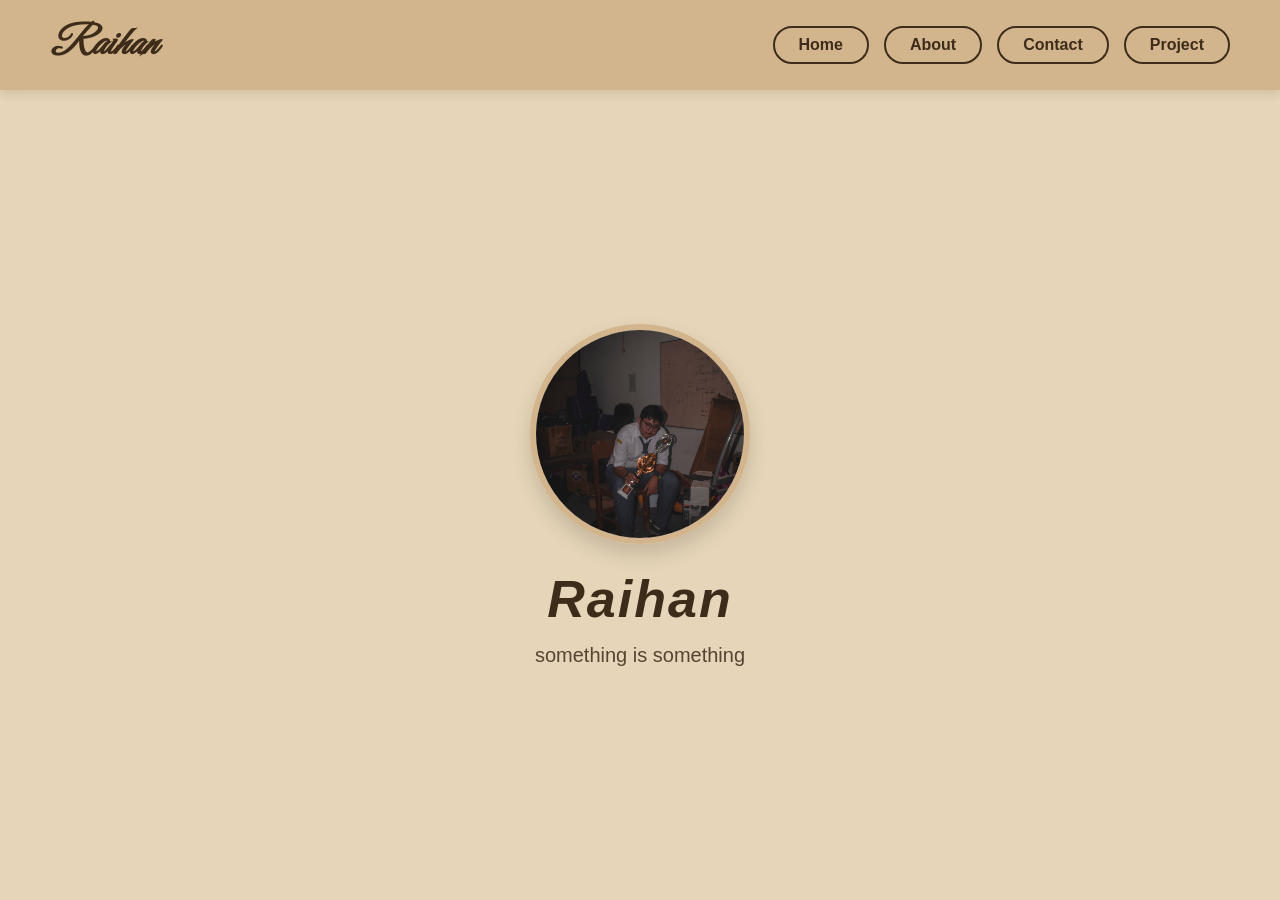
==== home.html @ 1cc77b84 "Add files via upload" ====
<!DOCTYPE html>
<html lang="id">
<head>
    <meta charset="UTF-8">
    <meta name="viewport" content="width=device-width, initial-scale=1.0">
    <title>Portofolio Raihan</title>
 <link href="https://fonts.googleapis.com/css2?family=Great+Vibes&display=swap" rel="stylesheet">
    <!-- Menghubungkan ke file CSS terpisah -->

    <link rel="stylesheet" href="home.css">
</head>
<body>

    <!-- Navigasi Bar -->
    <nav class="navbar">
        <div class="logo">Raihan</div>
        <div class="nav-buttons">
    <button onclick="window.location.href='index.html'">Home</button>
    <button onclick="window.location.href='about.html'">About</button>
    <button onclick="window.location.href='contact.html'">Contact</button>
    <button onclick="window.location.href='project.html'">Project</button>
        </div>
    </nav>

    <!-- Konten Utama (Homescreen) -->
    <header class="hero">
        <div class="hero-content">
            <div class="profile-photo">
                <!-- Ganti link di bawah ini dengan lokasi/nama file fotomu (misal: profile.jpg) -->
                <img src="P 1.jpg" alt="Foto Profil Raihan">
            </div>
            <h1 class="sigma">Raihan</h1>
            <p>something is something</p>
        </div>
    </header>

</body>
</html>
---- home.css ----
/* CSS Reset & Basic Setup */
* {
    margin: 0;
    padding: 0;
    box-sizing: border-box;
    font-family: 'Segoe UI', Tahoma, Geneva, Verdana, sans-serif;
}

/* Palet Warna Tema Tan */
:root {
    --tan-light: #E6D5B8; /* Latar belakang utama */
    --tan-base: #d3b58d;  /* Warna elemen/navbar */
    --tan-dark: #B89768;  /* Warna aksen */
    --text-dark: #3E2C1B; /* Warna teks (Coklat gelap) */
}

body {
    background-color: var(--tan-light);
    color: var(--text-dark);
    height: 100vh;
    display: flex;
    flex-direction: column;
}

/* === Navigation Bar === */
.navbar {
    display: flex;
    justify-content: space-between;
    align-items: center;
    padding: 20px 50px;
    background-color: var(--tan-base);
    box-shadow: 0 4px 10px rgba(0, 0, 0, 0.1);
}

/* Nama di Kiri (Bold + Italic) */
.navbar .logo {
    font-size: 28px;
    font-weight: bold;
    font-style: italic;
    color: var(--text-dark);
    letter-spacing: 1px;
font-family: "Great Vibes", cursive;
        font-size: 2.5rem;
}

/* Tombol Dummy di Kanan */
.nav-buttons {
    display: flex;
    gap: 15px;
}

.nav-buttons button {
    background-color: transparent;
    border: 2px solid var(--text-dark);
    color: var(--text-dark);
    padding: 8px 24px;
    border-radius: 25px;
    font-size: 16px;
    font-weight: 600;
    cursor: pointer;
    transition: all 0.3s ease;
}

.nav-buttons button:hover {
    background-color: var(--text-dark);
    color: var(--tan-light);
    transform: translateY(-2px);
}

/* === Homescreen (Area Tengah) === */
.hero {
    flex-grow: 1;
    display: flex;
    justify-content: center;
    align-items: center;
    text-align: center;
}

.hero-content {
    display: flex;
    flex-direction: column;
    align-items: center;
    gap: 25px;
    animation: fadeIn 1.2s ease-in-out;
}

/* Foto Profil */
.profile-photo {
    width: 220px;
    height: 220px;
    border-radius: 50%;
    overflow: hidden;
    border: 6px solid var(--tan-base);
    box-shadow: 0 10px 20px rgba(0, 0, 0, 0.15);
}

.profile-photo img {
    width: 100%;
    height: 100%;
    object-fit: cover;
}

/* Teks Nama Tengah */
.hero-content h1 {
    font-size: 52px;
    letter-spacing: 2px;
    margin-bottom: -10px;
}

.hero-content p {
    font-size: 20px;
    font-weight: 500;
    opacity: 0.85;
}

.sigma {
    font-style: italic;

}




/* Animasi Sederhana */
@keyframes fadeIn {
    from {
        opacity: 0;
        transform: translateY(30px);
    }
    to {
        opacity: 1;
        transform: translateY(0);
    }
}
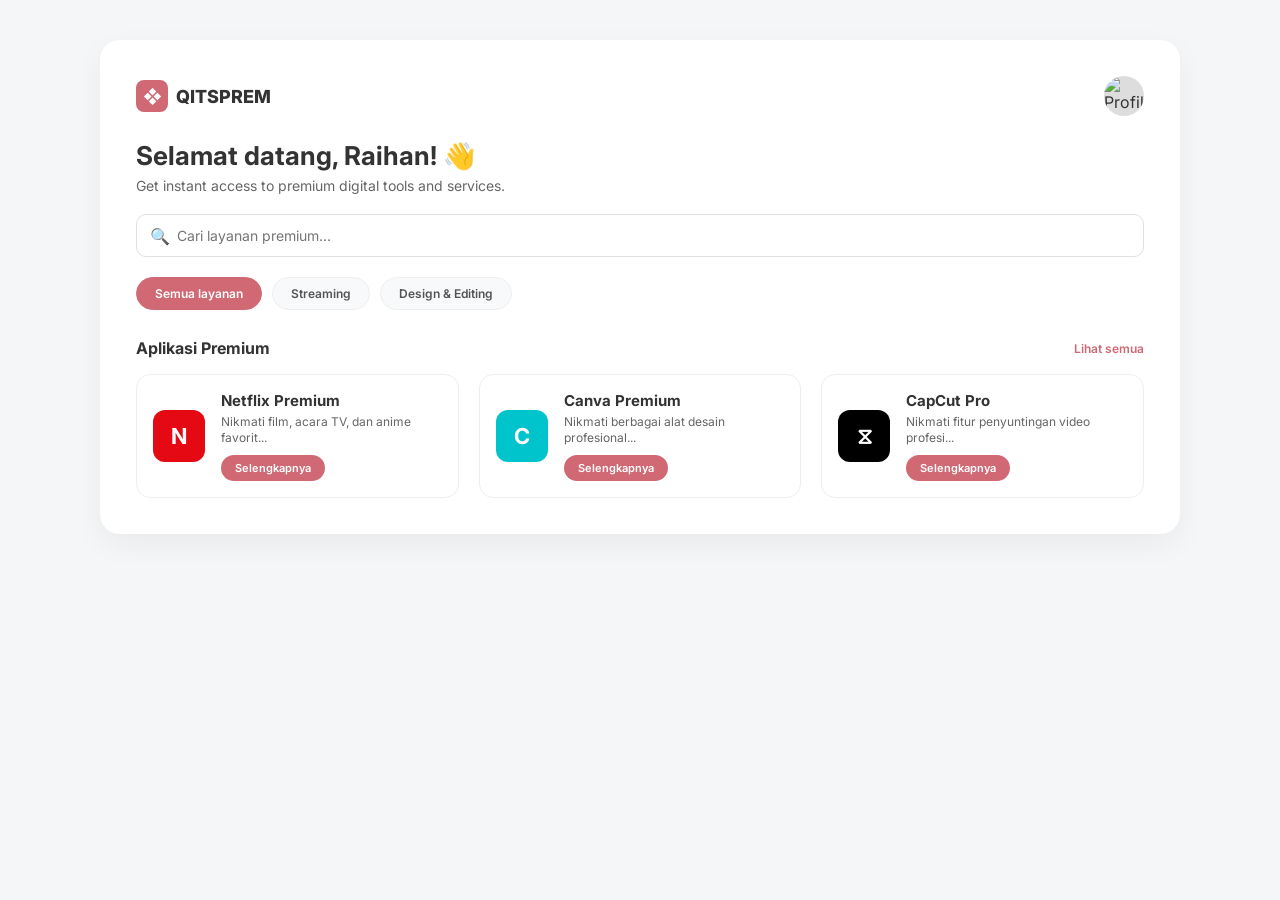
==== commit a6cc3bf4: "Add files via upload" ====
--- a/home.html
+++ b/home.html
@@ -3,36 +3,367 @@
 <head>
     <meta charset="UTF-8">
     <meta name="viewport" content="width=device-width, initial-scale=1.0">
-    <title>Portofolio Raihan</title>
- <link href="https://fonts.googleapis.com/css2?family=Great+Vibes&display=swap" rel="stylesheet">
-    <!-- Menghubungkan ke file CSS terpisah -->
-
-    <link rel="stylesheet" href="home.css">
+    <title>Homepage QITSPREM - Responsive</title>
+    <style>
+        /* =========================================
+           1. CSS MOBILE FIRST (TAMPILAN HANDPHONE)
+           ========================================= */
+        @import url('https://fonts.googleapis.com/css2?family=Inter:wght@400;500;600;700;800&display=swap');
+
+        * {
+            margin: 0;
+            padding: 0;
+            box-sizing: border-box;
+            font-family: 'Inter', sans-serif;
+        }
+
+        body {
+            background-color: #f4f6f8;
+            min-height: 100vh;
+            color: #333;
+        }
+
+        /* Container Utama */
+        .app-container {
+            width: 100%;
+            max-width: 100%;
+            margin: 0 auto;
+            background-color: #ffffff;
+            min-height: 100vh;
+            padding: 20px;
+        }
+
+        /* Header (Logo & Profil) */
+        .header {
+            display: flex;
+            justify-content: space-between;
+            align-items: center;
+            margin-bottom: 24px;
+        }
+
+        .brand {
+            display: flex;
+            align-items: center;
+            gap: 8px;
+            font-weight: 800;
+            font-size: 18px;
+        }
+
+        .brand-icon {
+            width: 32px;
+            height: 32px;
+            background-color: #d16974;
+            color: white;
+            border-radius: 8px;
+            display: flex;
+            justify-content: center;
+            align-items: center;
+        }
+
+        .profile-pic {
+            width: 40px;
+            height: 40px;
+            border-radius: 50%;
+            background-color: #ddd;
+            object-fit: cover;
+        }
+
+        /* Greeting */
+        .greeting h1 {
+            font-size: 22px;
+            font-weight: 700;
+            margin-bottom: 6px;
+        }
+
+        .greeting p {
+            font-size: 13px;
+            color: #666;
+            margin-bottom: 20px;
+        }
+
+        /* Search Box */
+        .search-box {
+            position: relative;
+            margin-bottom: 20px;
+        }
+
+        .search-box input {
+            width: 100%;
+            padding: 12px 14px 12px 40px;
+            border: 1px solid #e0e0e0;
+            border-radius: 10px;
+            font-size: 14px;
+            outline: none;
+            transition: border-color 0.2s;
+        }
+
+        .search-box input:focus {
+            border-color: #d16974;
+        }
+
+        .search-icon {
+            position: absolute;
+            left: 14px;
+            top: 50%;
+            transform: translateY(-50%);
+            color: #888;
+        }
+
+        /* Kategori Filter */
+        .categories {
+            display: flex;
+            gap: 10px;
+            margin-bottom: 24px;
+            overflow-x: auto;
+            padding-bottom: 4px;
+        }
+
+        .cat-btn {
+            padding: 8px 18px;
+            border: 1px solid #eee;
+            border-radius: 20px;
+            font-size: 12px;
+            font-weight: 600;
+            cursor: pointer;
+            white-space: nowrap;
+            background-color: #f8f9fa;
+            color: #555;
+            transition: all 0.2s;
+        }
+
+        .cat-btn.active {
+            background-color: #d16974;
+            color: white;
+            border-color: #d16974;
+        }
+
+        /* Section Title */
+        .section-header {
+            display: flex;
+            justify-content: space-between;
+            align-items: center;
+            margin-bottom: 16px;
+        }
+
+        .section-header h2 {
+            font-size: 16px;
+            font-weight: 700;
+        }
+
+        .section-header a {
+            font-size: 12px;
+            color: #d16974;
+            text-decoration: none;
+            font-weight: 600;
+        }
+
+        /* List Aplikasi menggunakan CSS Grid */
+        .app-list {
+            display: grid;
+            grid-template-columns: 1fr; /* Default di HP: 1 Kolom */
+            gap: 16px;
+        }
+
+        .app-card {
+            display: flex;
+            padding: 16px;
+            border: 1px solid #eee;
+            border-radius: 14px;
+            gap: 16px;
+            align-items: center;
+            background-color: #fff;
+            transition: transform 0.2s, box-shadow 0.2s;
+        }
+
+        .app-card:hover {
+            transform: translateY(-2px);
+            box-shadow: 0 4px 12px rgba(0,0,0,0.06);
+        }
+
+        .app-icon {
+            width: 52px;
+            height: 52px;
+            border-radius: 12px;
+            display: flex;
+            justify-content: center;
+            align-items: center;
+            color: white;
+            font-weight: bold;
+            font-size: 22px;
+            flex-shrink: 0;
+        }
+
+        .app-info {
+            flex-grow: 1;
+        }
+
+        .app-info h3 {
+            font-size: 15px;
+            font-weight: 700;
+            margin-bottom: 4px;
+        }
+
+        .app-info p {
+            font-size: 12px;
+            color: #666;
+            margin-bottom: 10px;
+            line-height: 1.3;
+        }
+
+        .app-info button {
+            background-color: #d16974;
+            color: white;
+            border: none;
+            padding: 6px 14px;
+            border-radius: 16px;
+            font-size: 11px;
+            font-weight: 600;
+            cursor: pointer;
+        }
+
+        /* =========================================
+           2. MEDIA QUERIES (DESKTOP & TABLET)
+           ========================================= */
+        @media (min-width: 768px) {
+            body {
+                padding: 40px 20px;
+            }
+
+            .app-container {
+                max-width: 850px;
+                min-height: auto;
+                border-radius: 20px;
+                padding: 36px;
+                box-shadow: 0 10px 30px rgba(0, 0, 0, 0.05);
+            }
+
+            .greeting h1 {
+                font-size: 26px;
+            }
+
+            .greeting p {
+                font-size: 14px;
+            }
+
+            /* Ubah daftar kartu menjadi 2 kolom di tablet/laptop sedang */
+            .app-list {
+                grid-template-columns: repeat(2, 1fr);
+                gap: 20px;
+            }
+        }
+
+        @media (min-width: 1024px) {
+            .app-container {
+                max-width: 1080px;
+            }
+
+            /* Ubah daftar kartu menjadi 3 kolom di monitor lebar */
+            .app-list {
+                grid-template-columns: repeat(3, 1fr);
+            }
+        }
+    </style>
 </head>
 <body>
 
-    <!-- Navigasi Bar -->
-    <nav class="navbar">
-        <div class="logo">Raihan</div>
-        <div class="nav-buttons">
-    <button onclick="window.location.href='index.html'">Home</button>
-    <button onclick="window.location.href='about.html'">About</button>
-    <button onclick="window.location.href='contact.html'">Contact</button>
-    <button onclick="window.location.href='project.html'">Project</button>
-        </div>
-    </nav>
-
-    <!-- Konten Utama (Homescreen) -->
-    <header class="hero">
-        <div class="hero-content">
-            <div class="profile-photo">
-                <!-- Ganti link di bawah ini dengan lokasi/nama file fotomu (misal: profile.jpg) -->
-                <img src="P 1.jpg" alt="Foto Profil Raihan">
+    <div class="app-container">
+        <!-- Header -->
+        <div class="header">
+            <div class="brand">
+                <div class="brand-icon">❖</div>
+                QITSPREM
             </div>
-            <h1 class="sigma">Raihan</h1>
-            <p>something is something</p>
-        </div>
-    </header>
-
+            <img src="https://via.placeholder.com/150" alt="Profile" class="profile-pic">
+        </div>
+
+        <!-- Greeting -->
+        <div class="greeting">
+            <h1 id="user-greeting">Selamat datang! 👋</h1>
+            <p>Get instant access to premium digital tools and services.</p>
+        </div>
+
+        <!-- Search Bar -->
+        <div class="search-box">
+            <span class="search-icon">🔍</span>
+            <input type="text" id="search-input" placeholder="Cari layanan premium...">
+        </div>
+
+        <!-- Kategori -->
+        <div class="categories">
+            <button class="cat-btn active">Semua layanan</button>
+            <button class="cat-btn">Streaming</button>
+            <button class="cat-btn">Design & Editing</button>
+        </div>
+
+        <!-- Section Title -->
+        <div class="section-header">
+            <h2>Aplikasi Premium</h2>
+            <a href="#">Lihat semua</a>
+        </div>
+
+        <!-- Dynamic Container JS -->
+        <div class="app-list" id="app-container"></div>
+    </div>
+
+    <!-- JAVASCRIPT LOGIC -->
+    <script>
+        const user = { name: "Raihan" };
+
+        document.getElementById("user-greeting").innerText = `Selamat datang, ${user.name}! 👋`;
+
+        const apps = [
+            {
+                title: "Netflix Premium",
+                desc: "Nikmati film, acara TV, dan anime favorit...",
+                color: "#E50914",
+                initial: "N"
+            },
+            {
+                title: "Canva Premium",
+                desc: "Nikmati berbagai alat desain profesional...",
+                color: "#00C4CC",
+                initial: "C"
+            },
+            {
+                title: "CapCut Pro",
+                desc: "Nikmati fitur penyuntingan video profesi...",
+                color: "#000000",
+                initial: "⧖"
+            }
+        ];
+
+        const container = document.getElementById("app-container");
+        const searchInput = document.getElementById("search-input");
+
+        function renderApps(dataToRender) {
+            container.innerHTML = "";
+            
+            dataToRender.forEach(app => {
+                const card = `
+                    <div class="app-card">
+                        <div class="app-icon" style="background-color: ${app.color}">${app.initial}</div>
+                        <div class="app-info">
+                            <h3>${app.title}</h3>
+                            <p>${app.desc}</p>
+                            <button>Selengkapnya</button>
+                        </div>
+                    </div>
+                `;
+                container.innerHTML += card;
+            });
+        }
+
+        // Render Awal
+        renderApps(apps);
+
+        // Pencarian Real-time
+        searchInput.addEventListener("input", function(e) {
+            const kataKunci = e.target.value.toLowerCase();
+            const hasilFilter = apps.filter(app => 
+                app.title.toLowerCase().includes(kataKunci)
+            );
+            renderApps(hasilFilter);
+        });
+    </script>
 </body>
 </html>
